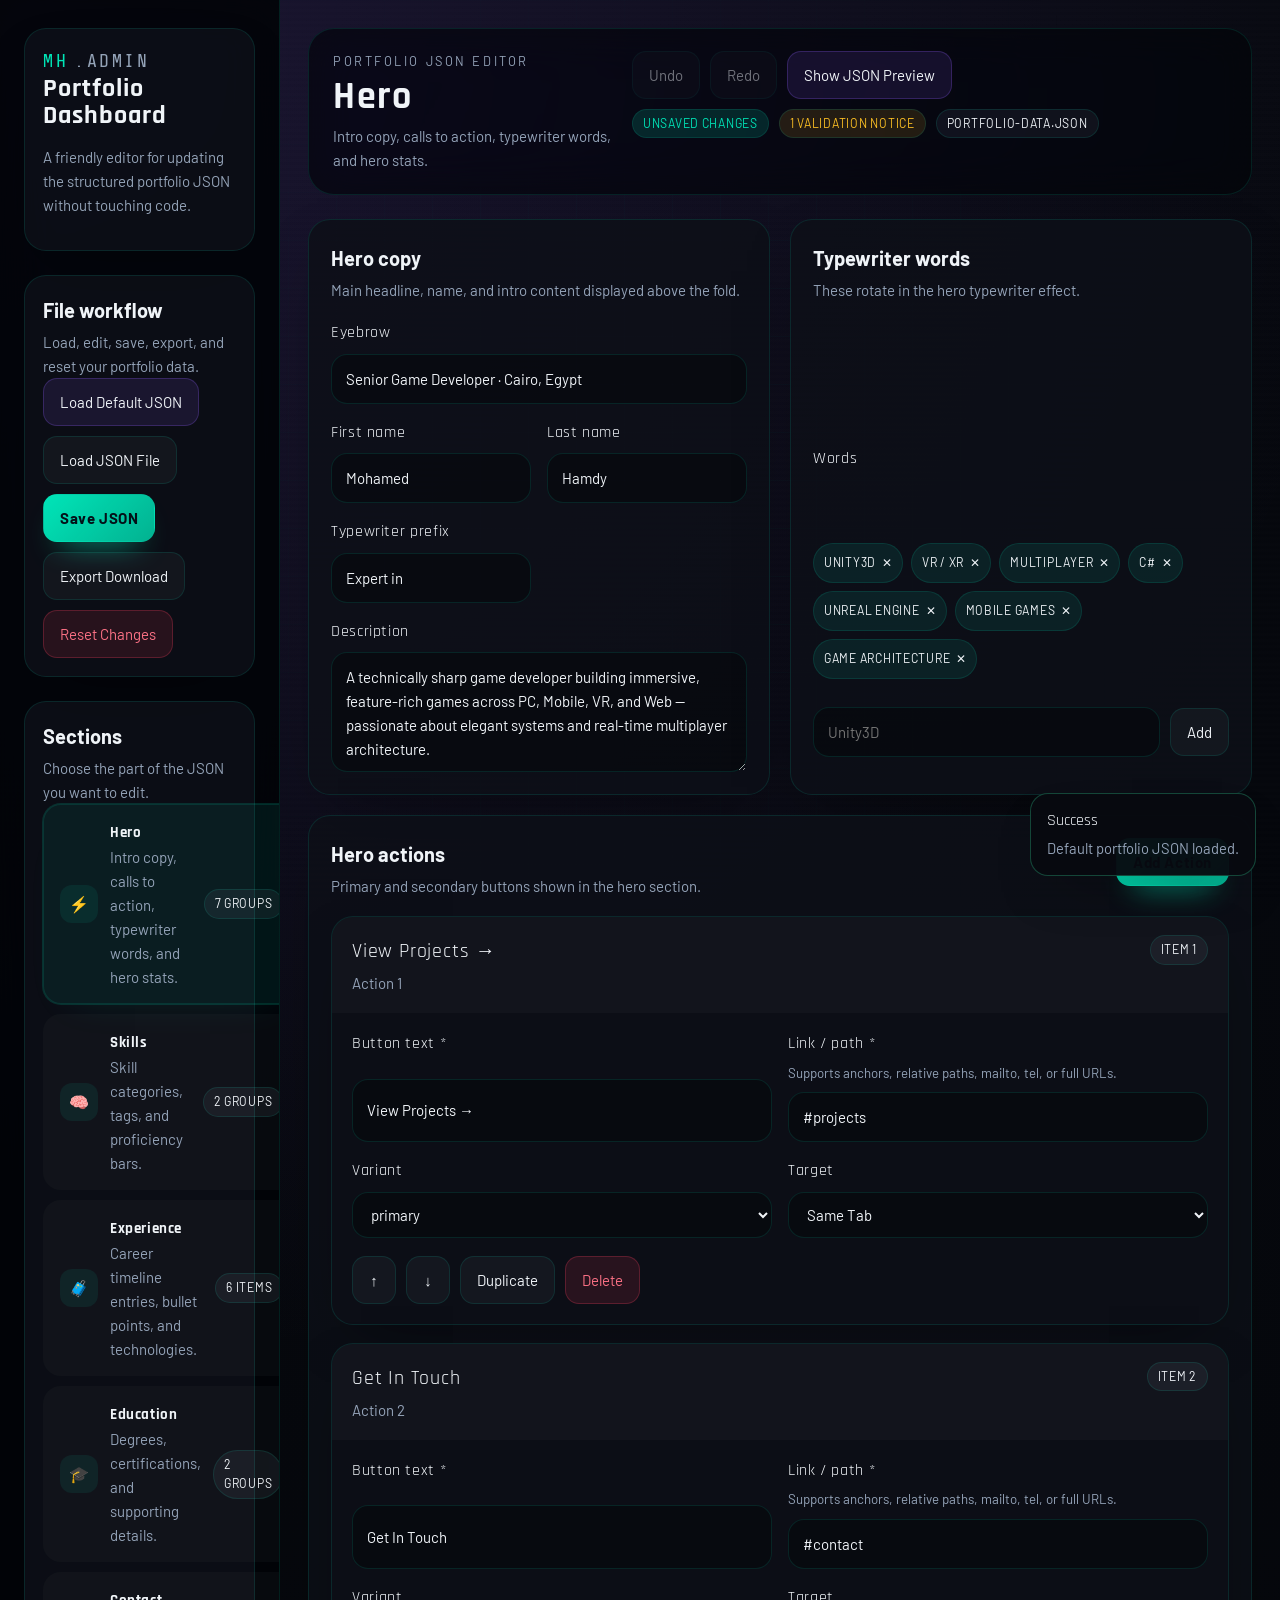
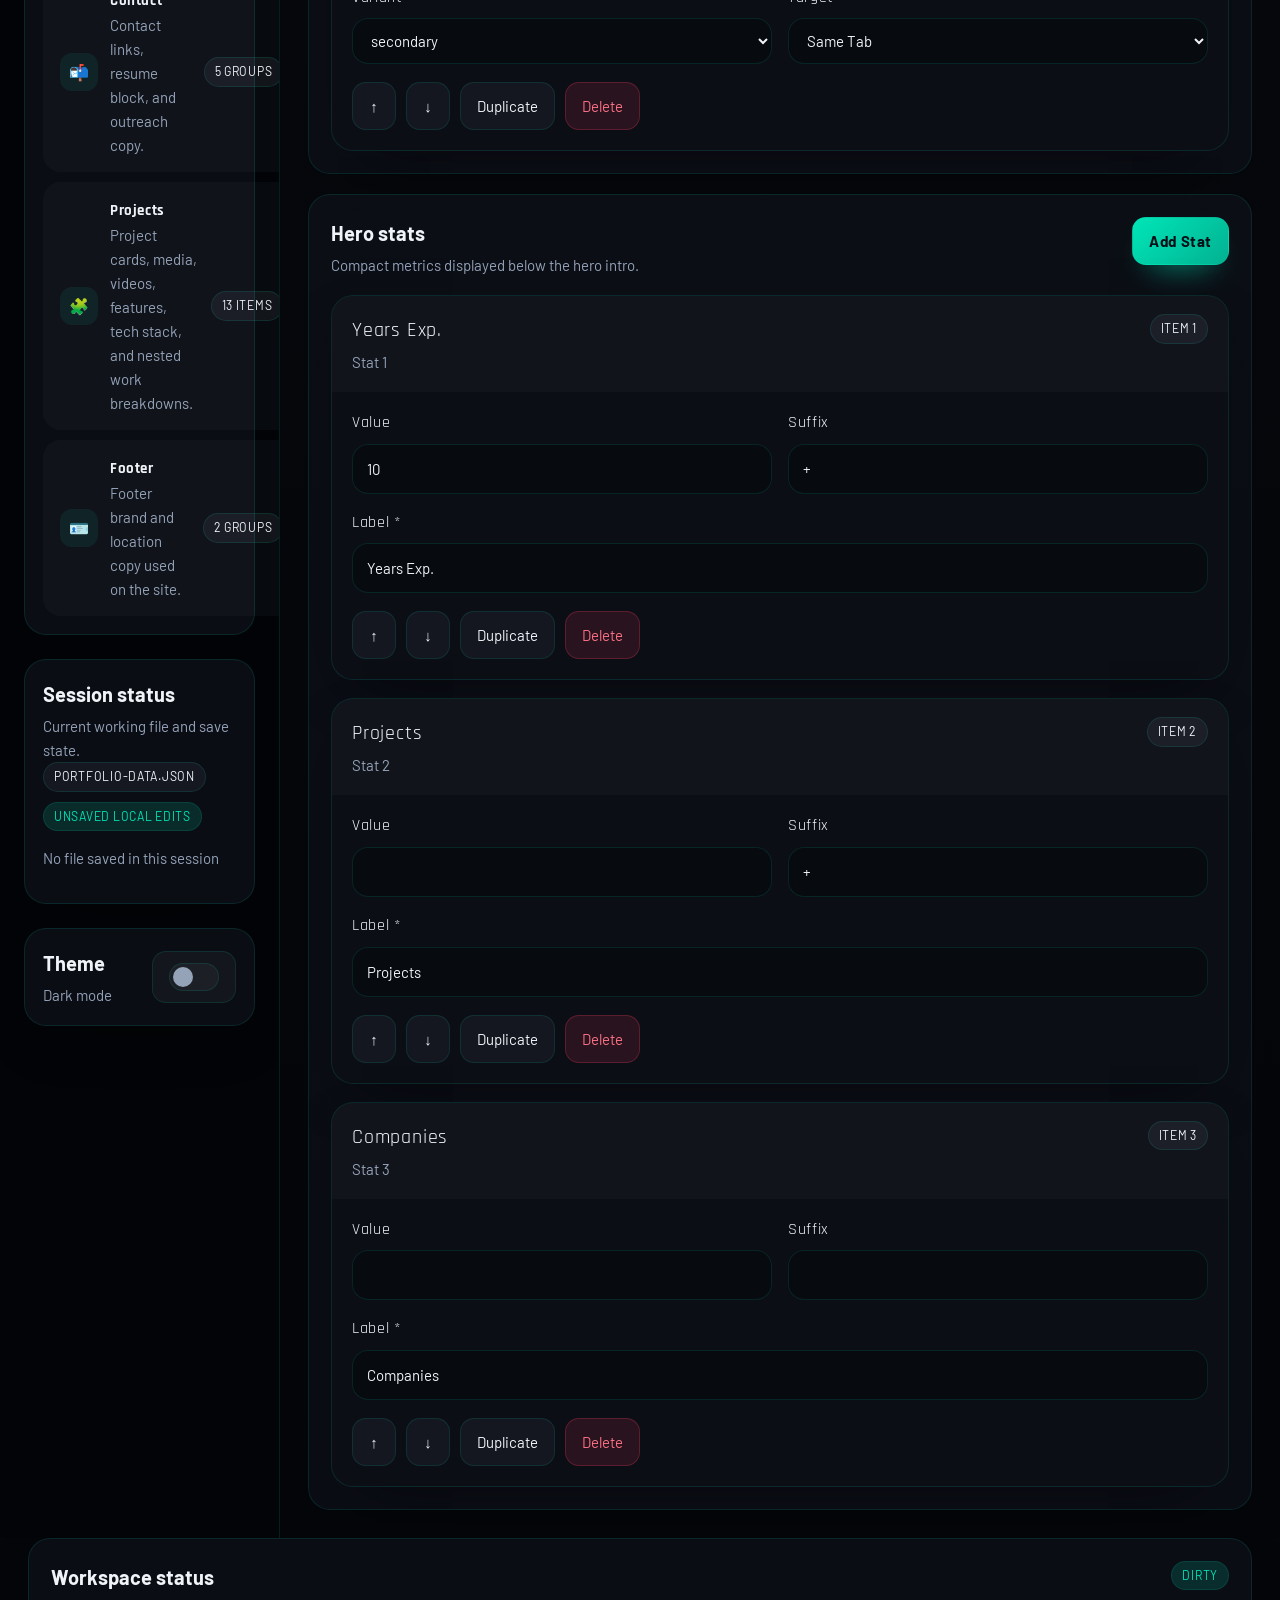
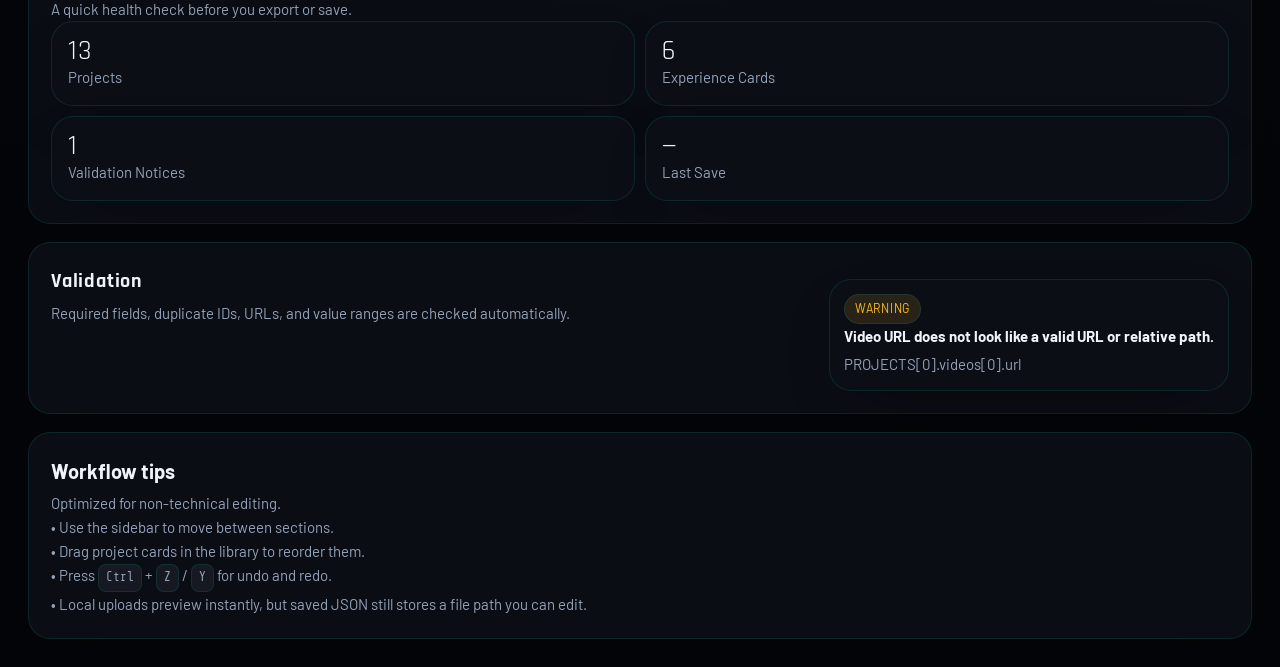
==== editorUI.html @ fec66e9e "editor base" ====
<!DOCTYPE html>
<html lang="en" data-theme="dark">
<head>
	<meta charset="UTF-8">
	<meta name="viewport" content="width=device-width, initial-scale=1.0">
	<title>Portfolio Admin Dashboard</title>
	<link rel="preconnect" href="https://fonts.googleapis.com">
	<link rel="preconnect" href="https://fonts.gstatic.com" crossorigin>
	<link href="https://fonts.googleapis.com/css2?family=Rajdhani:wght@300;400;500;600;700&family=Share+Tech+Mono&family=Barlow:wght@300;400;500;600;700&display=swap" rel="stylesheet">
	<link rel="stylesheet" href="css/editor-dashboard.css">
</head>
<body>
<div class="dashboard-shell">
	<aside class="sidebar">
		<section class="sidebar-card">
			<div class="brand-mark">MH<span>.admin</span></div>
			<h1 class="sidebar-heading">Portfolio Dashboard</h1>
			<p class="muted-copy">A friendly editor for updating the structured portfolio JSON without touching code.</p>
		</section>

		<section class="sidebar-card">
			<div class="card-header">
				<div>
					<h2 class="card-title">File workflow</h2>
					<p class="card-subtitle">Load, edit, save, export, and reset your portfolio data.</p>
				</div>
			</div>
			<div class="button-stack">
				<button class="btn-secondary" type="button" data-action="load-default">Load Default JSON</button>
				<button class="btn-ghost" type="button" data-action="import-json">Load JSON File</button>
				<button class="btn-primary" type="button" data-action="save-json">Save JSON</button>
				<button class="btn-ghost" type="button" data-action="export-json">Export Download</button>
				<button class="btn-danger" type="button" data-action="reset-data">Reset Changes</button>
			</div>
			<input class="visually-hidden" id="json-import-input" type="file" accept="application/json,.json">
		</section>

		<section class="sidebar-card">
			<div class="card-header">
				<div>
					<h2 class="card-title">Sections</h2>
					<p class="card-subtitle">Choose the part of the JSON you want to edit.</p>
				</div>
			</div>
			<nav class="section-nav" id="section-nav" aria-label="Portfolio sections"></nav>
		</section>

		<section class="sidebar-card">
			<div class="card-header">
				<div>
					<h2 class="card-title">Session status</h2>
					<p class="card-subtitle">Current working file and save state.</p>
				</div>
			</div>
			<div class="section-stats">
				<span class="meta-pill" id="sidebar-file-name">portfolio-data.json</span>
				<span class="status-pill" id="sidebar-file-state">No pending local edits</span>
			</div>
			<p class="helper-text" id="sidebar-last-save">No file saved in this session</p>
		</section>

		<section class="sidebar-card theme-toggle">
			<div>
				<h2 class="card-title">Theme</h2>
				<p class="card-subtitle" id="theme-label">Dark mode</p>
			</div>
			<button class="toggle-button btn-ghost" type="button" data-action="toggle-theme" aria-label="Toggle theme">
				<span class="toggle-track" id="theme-track">
					<span class="toggle-thumb"></span>
				</span>
			</button>
		</section>
	</aside>

	<main class="main-area">
		<header class="topbar">
			<div>
				<div class="section-kicker">Portfolio JSON Editor</div>
				<h2 class="section-title" id="current-section-title">Hero</h2>
				<p class="section-description" id="current-section-description">Intro copy, calls to action, typewriter words, and hero stats.</p>
			</div>
			<div class="topbar-actions">
				<button class="btn-ghost" type="button" id="undo-button" data-action="undo">Undo</button>
				<button class="btn-ghost" type="button" id="redo-button" data-action="redo">Redo</button>
				<button class="btn-secondary" type="button" id="preview-toggle" data-action="toggle-preview">Show JSON Preview</button>
				<div class="section-stats" id="status-badges"></div>
			</div>
		</header>

		<section id="section-content" aria-live="polite"></section>
	</main>

	<aside class="inspector" id="inspector-panel"></aside>
</div>

<div class="toast-region" id="toast-region" aria-live="polite" aria-atomic="true"></div>

<script src="js/editor-dashboard.js"></script>
</body>
</html>
---- css/editor-dashboard.css ----
[data-theme="dark"] {
    --bg: #030508;
    --bg2: #080a10;
    --bg3: #0d1018;
    --accent: #00e5b8;
    --accent2: #8b5cf6;
    --accent3: #f43f5e;
    --text: #f0f4f8;
    --muted: #94a3b8;
    --border: rgba(0, 229, 184, 0.12);
    --card: rgba(13, 16, 24, 0.86);
    --card-strong: rgba(8, 10, 16, 0.96);
    --nav-bg: rgba(3, 5, 8, 0.92);
    --skill-track: rgba(255, 255, 255, 0.04);
    --shadow: rgba(0, 0, 0, 0.56);
    --scanline: rgba(0, 0, 0, 0.02);
    --grid-line: rgba(0, 229, 184, 0.03);
    --glow: rgba(0, 229, 184, 0.15);
    --danger: #fb7185;
    --warning: #fbbf24;
    --success: #34d399;
}

[data-theme="light"] {
    --bg: #fafbfc;
    --bg2: #f1f5f9;
    --bg3: #e2e8f0;
    --accent: #059669;
    --accent2: #7c3aed;
    --accent3: #dc2626;
    --text: #0f172a;
    --muted: #64748b;
    --border: rgba(5, 150, 105, 0.15);
    --card: rgba(255, 255, 255, 0.92);
    --card-strong: rgba(255, 255, 255, 0.98);
    --nav-bg: rgba(250, 251, 252, 0.92);
    --skill-track: rgba(0, 0, 0, 0.05);
    --shadow: rgba(15, 23, 42, 0.08);
    --scanline: transparent;
    --grid-line: rgba(5, 150, 105, 0.04);
    --glow: rgba(5, 150, 105, 0.1);
    --danger: #e11d48;
    --warning: #d97706;
    --success: #059669;
}

*, *::before, *::after {
    box-sizing: border-box;
}

html {
    scroll-behavior: smooth;
}

body {
    margin: 0;
    min-height: 100vh;
    background:
        radial-gradient(circle at top left, rgba(139, 92, 246, 0.16), transparent 34%),
        linear-gradient(180deg, var(--bg2), var(--bg));
    color: var(--text);
    font-family: 'Barlow', -apple-system, BlinkMacSystemFont, sans-serif;
    font-size: 15px;
    line-height: 1.6;
    overflow: hidden;
    transition: background 0.35s ease, color 0.35s ease;
}

body::before,
body::after {
    content: '';
    position: fixed;
    inset: 0;
    pointer-events: none;
}

body::before {
    background-image:
        linear-gradient(var(--grid-line) 1px, transparent 1px),
        linear-gradient(90deg, var(--grid-line) 1px, transparent 1px);
    background-size: 48px 48px;
    mask-image: radial-gradient(circle at center, black, transparent 82%);
}

body::after {
    background: repeating-linear-gradient(0deg, transparent, transparent 3px, var(--scanline) 3px, var(--scanline) 6px);
    opacity: 0.7;
}

button,
input,
textarea,
select {
    font: inherit;
}

a {
    color: inherit;
}

button {
    cursor: pointer;
}

img,
video {
    max-width: 100%;
    display: block;
}

.visually-hidden {
    position: absolute;
    width: 1px;
    height: 1px;
    padding: 0;
    margin: -1px;
    overflow: hidden;
    clip: rect(0, 0, 0, 0);
    border: 0;
}

.dashboard-shell {
    position: relative;
    display: grid;
    grid-template-columns: 310px minmax(0, 1fr) 380px;
    min-height: 100vh;
}

.sidebar {
    position: relative;
    z-index: 2;
    display: flex;
    flex-direction: column;
    gap: 24px;
    padding: 28px 24px;
    background: var(--nav-bg);
    border-right: 1px solid var(--border);
    backdrop-filter: blur(24px) saturate(180%);
    overflow-y: auto;
}

.sidebar-card,
.editor-card,
.inspector-card,
.array-card,
.project-library-card,
.metric-card,
.preview-card,
.empty-state,
.validation-item,
.project-option,
.media-card,
.string-item,
.note-card {
    border: 1px solid var(--border);
    background: var(--card);
    box-shadow: 0 22px 60px -30px var(--shadow);
    border-radius: 22px;
}

.sidebar-card {
    padding: 18px;
}

.brand-mark {
    display: inline-flex;
    align-items: center;
    gap: 6px;
    font-family: 'Share Tech Mono', monospace;
    font-size: 1.15rem;
    letter-spacing: 0.14em;
    color: var(--accent);
    text-transform: uppercase;
}

.brand-mark span {
    color: var(--muted);
}

.sidebar-heading {
    margin: 0 0 6px;
    font-family: 'Rajdhani', sans-serif;
    font-size: 1.6rem;
    line-height: 1.05;
    letter-spacing: 0.04em;
}

.muted-copy,
.helper-text,
.empty-copy,
.preview-meta,
.project-meta,
.metric-label,
.section-kicker,
.validation-path,
.field-help,
.note-copy {
    color: var(--muted);
}

.button-stack,
.inline-actions,
.topbar-actions,
.section-actions,
.array-toolbar,
.tag-actions,
.project-toolbar,
.project-filter-row,
.header-row,
.upload-row,
.metric-grid,
.section-stats,
.preview-toolbar {
    display: flex;
    flex-wrap: wrap;
    gap: 10px;
}

button,
.button-link,
.file-label {
    border: 1px solid transparent;
    border-radius: 14px;
    padding: 11px 16px;
    background: transparent;
    color: var(--text);
    transition: transform 0.18s ease, border-color 0.18s ease, background 0.18s ease, box-shadow 0.18s ease, color 0.18s ease;
}

button:hover,
.button-link:hover,
.file-label:hover {
    transform: translateY(-1px);
}

.btn-primary {
    background: linear-gradient(135deg, var(--accent), rgba(0, 229, 184, 0.76));
    color: #041018;
    font-weight: 700;
    letter-spacing: 0.04em;
    box-shadow: 0 16px 30px -18px var(--accent);
}

.btn-secondary {
    background: rgba(139, 92, 246, 0.12);
    border-color: rgba(139, 92, 246, 0.25);
}

.btn-ghost,
.file-label {
    background: rgba(148, 163, 184, 0.06);
    border-color: var(--border);
}

.btn-danger {
    background: rgba(244, 63, 94, 0.12);
    border-color: rgba(244, 63, 94, 0.26);
    color: var(--danger);
}

.btn-icon {
    min-width: 44px;
    padding-inline: 14px;
}

button:disabled {
    opacity: 0.45;
    cursor: not-allowed;
    transform: none;
}

.section-nav {
    display: grid;
    gap: 10px;
}

.nav-button {
    display: grid;
    grid-template-columns: auto 1fr auto;
    align-items: center;
    gap: 12px;
    width: 100%;
    padding: 14px 16px;
    text-align: left;
    border-radius: 18px;
    border: 1px solid transparent;
    background: rgba(148, 163, 184, 0.04);
}

.nav-button:hover,
.nav-button.active {
    background: rgba(0, 229, 184, 0.08);
    border-color: var(--border);
}

.nav-button.active {
    box-shadow: 0 0 0 1px rgba(0, 229, 184, 0.16), 0 20px 40px -30px var(--glow);
}

.nav-icon {
    display: inline-grid;
    place-items: center;
    width: 38px;
    height: 38px;
    border-radius: 12px;
    background: rgba(0, 229, 184, 0.08);
    font-size: 1rem;
}

.nav-text strong,
.metric-value,
.section-title,
.array-title,
.field-label,
.project-option-title,
.preview-card h3,
.validation-summary h3 {
    font-family: 'Rajdhani', sans-serif;
    letter-spacing: 0.04em;
}

.nav-badge,
.status-pill,
.meta-pill,
.validation-pill,
.filter-pill,
.preview-badge,
.tag-chip,
.small-pill {
    display: inline-flex;
    align-items: center;
    gap: 6px;
    padding: 4px 10px;
    border-radius: 999px;
    border: 1px solid var(--border);
    background: rgba(148, 163, 184, 0.08);
    font-size: 0.76rem;
    letter-spacing: 0.06em;
    text-transform: uppercase;
}

.status-pill.dirty,
.filter-pill.active,
.preview-badge.active {
    background: rgba(0, 229, 184, 0.14);
    color: var(--accent);
}

.status-pill.warning,
.validation-pill.warning {
    background: rgba(251, 191, 36, 0.12);
    color: var(--warning);
}

.status-pill.error,
.validation-pill.error {
    background: rgba(244, 63, 94, 0.12);
    color: var(--danger);
}

.section-count {
    color: var(--muted);
    font-size: 0.8rem;
}

.theme-toggle {
    display: flex;
    align-items: center;
    justify-content: space-between;
    gap: 14px;
}

.toggle-button {
    display: inline-flex;
    align-items: center;
    gap: 10px;
}

.toggle-track {
    position: relative;
    width: 50px;
    height: 28px;
    border-radius: 999px;
    border: 1px solid var(--border);
    background: var(--skill-track);
}

.toggle-thumb {
    position: absolute;
    top: 3px;
    left: 3px;
    width: 20px;
    height: 20px;
    border-radius: 50%;
    background: var(--muted);
    transition: left 0.22s ease, background 0.22s ease, box-shadow 0.22s ease;
}

.toggle-track.lit .toggle-thumb {
    left: 25px;
    background: var(--accent);
    box-shadow: 0 0 14px var(--glow);
}

.main-area,
.inspector {
    min-width: 0;
    overflow-y: auto;
    position: relative;
    z-index: 1;
}

.main-area {
    padding: 28px;
}

.inspector {
    padding: 28px 24px 28px 0;
}

.topbar {
    position: sticky;
    top: 0;
    z-index: 5;
    display: flex;
    justify-content: space-between;
    align-items: flex-start;
    gap: 18px;
    padding: 22px 24px;
    margin-bottom: 24px;
    border-radius: 26px;
    border: 1px solid var(--border);
    background: rgba(3, 5, 8, 0.68);
    backdrop-filter: blur(22px) saturate(180%);
}

[data-theme="light"] .topbar {
    background: rgba(255, 255, 255, 0.7);
}

.section-kicker {
    margin-bottom: 8px;
    font-size: 0.8rem;
    letter-spacing: 0.2em;
    text-transform: uppercase;
}

.section-title {
    margin: 0;
    font-size: clamp(2rem, 3vw, 2.8rem);
    line-height: 0.95;
}

.section-description {
    max-width: 70ch;
    margin: 8px 0 0;
    color: var(--muted);
}

.editor-card,
.inspector-card,
.preview-card,
.note-card {
    padding: 22px;
}

.editor-layout {
    display: grid;
    gap: 20px;
}

.cards-grid {
    display: grid;
    gap: 20px;
    grid-template-columns: repeat(2, minmax(0, 1fr));
}

.editor-card {
    display: grid;
    gap: 18px;
}

.card-header,
.array-summary,
.project-option-head,
.validation-summary {
    display: flex;
    justify-content: space-between;
    align-items: flex-start;
    gap: 14px;
}

.card-title,
.array-title {
    margin: 0;
    font-size: 1.25rem;
}

.card-subtitle,
.array-subtitle,
.validation-message {
    margin: 4px 0 0;
    color: var(--muted);
}

.field-grid {
    display: grid;
    grid-template-columns: repeat(2, minmax(0, 1fr));
    gap: 16px;
}

.field-grid.single-column,
.full-width,
.field.full-width {
    grid-column: 1 / -1;
}

.field {
    display: grid;
    gap: 8px;
}

.field-label {
    font-size: 1rem;
}

.field-help {
    margin-top: -2px;
    font-size: 0.83rem;
}

.input,
.textarea,
.select,
.range-input,
.path-input {
    width: 100%;
    padding: 12px 14px;
    border-radius: 16px;
    border: 1px solid var(--border);
    background: rgba(3, 5, 8, 0.42);
    color: var(--text);
    transition: border-color 0.18s ease, box-shadow 0.18s ease, background 0.18s ease;
}

[data-theme="light"] .input,
[data-theme="light"] .textarea,
[data-theme="light"] .select,
[data-theme="light"] .path-input {
    background: rgba(255, 255, 255, 0.8);
}

.input:focus,
.textarea:focus,
.select:focus,
.path-input:focus {
    outline: none;
    border-color: rgba(0, 229, 184, 0.45);
    box-shadow: 0 0 0 4px rgba(0, 229, 184, 0.12);
}

.textarea {
    min-height: 120px;
    resize: vertical;
}

.range-wrap {
    display: grid;
    grid-template-columns: 1fr auto;
    gap: 12px;
    align-items: center;
}

.range-value {
    min-width: 52px;
    text-align: center;
    padding: 10px 12px;
    border-radius: 14px;
    background: rgba(139, 92, 246, 0.12);
    border: 1px solid rgba(139, 92, 246, 0.2);
    font-family: 'Share Tech Mono', monospace;
}

.checkbox-row {
    display: flex;
    align-items: center;
    justify-content: space-between;
    gap: 16px;
    padding: 14px 16px;
    border-radius: 18px;
    border: 1px solid var(--border);
    background: rgba(148, 163, 184, 0.05);
}

.checkbox-control {
    width: 22px;
    height: 22px;
    accent-color: var(--accent);
}

.tag-editor,
.string-list,
.array-group,
.media-grid {
    display: grid;
    gap: 12px;
}

.tag-list {
    display: flex;
    flex-wrap: wrap;
    gap: 8px;
}

.tag-chip {
    color: var(--text);
    background: rgba(0, 229, 184, 0.09);
}

.tag-chip button {
    padding: 0;
    border: 0;
    background: transparent;
    color: inherit;
}

.add-row {
    display: flex;
    gap: 10px;
    align-items: center;
}

.add-row .input {
    flex: 1;
}

.array-card,
.media-card,
.string-item,
.project-option {
    overflow: hidden;
}

.array-card summary,
.project-option,
.project-option-head {
    list-style: none;
}

.array-card summary::-webkit-details-marker {
    display: none;
}

.array-card summary {
    cursor: pointer;
    padding: 18px 20px;
    background: rgba(148, 163, 184, 0.04);
}

.array-card .array-body {
    padding: 18px 20px 20px;
    display: grid;
    gap: 18px;
}

.media-grid {
    grid-template-columns: repeat(auto-fit, minmax(240px, 1fr));
}

.media-card {
    display: grid;
    gap: 14px;
    padding: 16px;
}

.media-preview {
    position: relative;
    aspect-ratio: 16 / 9;
    border-radius: 18px;
    overflow: hidden;
    border: 1px solid var(--border);
    background: linear-gradient(135deg, rgba(0, 229, 184, 0.08), rgba(139, 92, 246, 0.12));
    display: grid;
    place-items: center;
}

.media-preview img,
.media-preview video,
.media-preview iframe {
    width: 100%;
    height: 100%;
    object-fit: cover;
    border: 0;
}

.media-placeholder {
    display: grid;
    gap: 4px;
    text-align: center;
    padding: 18px;
    color: var(--muted);
}

.string-item {
    display: grid;
    gap: 12px;
    padding: 14px;
}

.path-stack {
    display: grid;
    gap: 10px;
}

.project-shell {
    display: grid;
    grid-template-columns: minmax(300px, 0.85fr) minmax(0, 1.45fr);
    gap: 20px;
}

.project-library-card {
    display: grid;
    gap: 16px;
    padding: 20px;
    min-height: 70vh;
}

.project-list {
    display: grid;
    gap: 12px;
    align-content: start;
}

.project-option {
    display: grid;
    gap: 14px;
    padding: 14px;
    background: rgba(148, 163, 184, 0.05);
    border: 1px solid transparent;
}

.project-option.active,
.project-option:hover,
.project-drop-target {
    border-color: var(--border);
    background: rgba(0, 229, 184, 0.08);
}

.project-option.dragging {
    opacity: 0.4;
}

.project-thumb {
    aspect-ratio: 16 / 9;
    border-radius: 16px;
    overflow: hidden;
    border: 1px solid var(--border);
    background: linear-gradient(135deg, rgba(0, 229, 184, 0.08), rgba(139, 92, 246, 0.1));
    display: grid;
    place-items: center;
    font-size: 2rem;
}

.project-thumb img {
    width: 100%;
    height: 100%;
    object-fit: cover;
}

.project-option-title {
    margin: 0;
    font-size: 1.18rem;
}

.project-option-desc {
    margin: 4px 0 0;
    color: var(--muted);
    display: -webkit-box;
    -webkit-line-clamp: 2;
    -webkit-box-orient: vertical;
    overflow: hidden;
}

.project-option .tag-list {
    gap: 6px;
}

.project-filter-row {
    align-items: center;
}

.filter-pill {
    font-size: 0.74rem;
}

.project-editor-panel {
    display: grid;
    gap: 20px;
}

.project-summary-hero {
    display: grid;
    gap: 18px;
    grid-template-columns: minmax(260px, 0.8fr) minmax(0, 1fr);
    align-items: stretch;
}

.hero-preview {
    border-radius: 24px;
    overflow: hidden;
    border: 1px solid var(--border);
    background: rgba(148, 163, 184, 0.06);
    min-height: 220px;
}

.hero-preview img {
    width: 100%;
    height: 100%;
    object-fit: cover;
}

.hero-preview .media-placeholder {
    height: 100%;
}

.project-headline h2 {
    margin: 0;
    font-family: 'Rajdhani', sans-serif;
    font-size: 2rem;
    line-height: 0.95;
}

.project-headline p {
    margin: 12px 0 0;
    color: var(--muted);
}

.metric-grid {
    display: grid;
    grid-template-columns: repeat(2, minmax(0, 1fr));
}

.metric-card {
    padding: 16px;
}

.metric-value {
    font-size: 1.7rem;
    line-height: 1;
}

.inspector-stack {
    display: grid;
    gap: 18px;
}

.validation-list {
    display: grid;
    gap: 10px;
    margin-top: 14px;
}

.validation-item {
    padding: 14px;
}

.validation-item strong {
    display: block;
    margin-bottom: 4px;
}

.preview-card pre {
    max-height: 46vh;
    overflow: auto;
    margin: 0;
    padding: 16px;
    border-radius: 18px;
    border: 1px solid var(--border);
    background: rgba(3, 5, 8, 0.58);
    color: var(--text);
    font-size: 0.82rem;
    line-height: 1.55;
}

[data-theme="light"] .preview-card pre {
    background: rgba(255, 255, 255, 0.88);
}

.empty-state,
.note-card {
    padding: 20px;
}

.empty-state strong,
.note-title {
    display: block;
    margin-bottom: 8px;
    font-family: 'Rajdhani', sans-serif;
    font-size: 1.15rem;
}

.note-card {
    background: linear-gradient(145deg, rgba(139, 92, 246, 0.1), rgba(0, 229, 184, 0.06));
}

.toast-region {
    position: fixed;
    right: 24px;
    bottom: 24px;
    z-index: 40;
    display: grid;
    gap: 10px;
    max-width: min(420px, calc(100vw - 36px));
}

.toast {
    display: grid;
    gap: 4px;
    padding: 14px 16px;
    border-radius: 18px;
    border: 1px solid var(--border);
    background: var(--card-strong);
    box-shadow: 0 24px 56px -30px var(--shadow);
    animation: toast-in 0.24s ease;
}

.toast.success {
    border-color: rgba(52, 211, 153, 0.3);
}

.toast.error {
    border-color: rgba(244, 63, 94, 0.3);
}

.toast.warning {
    border-color: rgba(251, 191, 36, 0.3);
}

.toast-title {
    font-family: 'Rajdhani', sans-serif;
    font-size: 1rem;
}

.toast-copy {
    color: var(--muted);
    font-size: 0.92rem;
}

.kbd {
    display: inline-flex;
    align-items: center;
    padding: 3px 7px;
    border-radius: 8px;
    border: 1px solid var(--border);
    background: rgba(148, 163, 184, 0.08);
    font-family: 'Share Tech Mono', monospace;
    font-size: 0.78rem;
}

@keyframes toast-in {
    from {
        transform: translateY(8px);
        opacity: 0;
    }

    to {
        transform: translateY(0);
        opacity: 1;
    }
}

@media (max-width: 1600px) {
    .dashboard-shell {
        grid-template-columns: 290px minmax(0, 1fr) 340px;
    }
}

@media (max-width: 1360px) {
    body {
        overflow: auto;
    }

    .dashboard-shell {
        grid-template-columns: 280px minmax(0, 1fr);
    }

    .inspector {
        grid-column: 1 / -1;
        padding: 0 28px 28px;
    }

    .project-shell {
        grid-template-columns: 1fr;
    }
}

@media (max-width: 980px) {
    .dashboard-shell {
        grid-template-columns: 1fr;
    }

    .sidebar {
        padding: 20px;
        max-height: none;
        border-right: 0;
        border-bottom: 1px solid var(--border);
    }

    .main-area,
    .inspector {
        padding: 20px;
    }

    .topbar,
    .cards-grid,
    .project-summary-hero,
    .field-grid,
    .metric-grid {
        grid-template-columns: 1fr;
    }

    .topbar {
        position: static;
    }
}

@media (max-width: 680px) {
    .button-stack,
    .topbar-actions,
    .inline-actions,
    .add-row,
    .project-filter-row,
    .upload-row {
        flex-direction: column;
        align-items: stretch;
    }

    .nav-button {
        grid-template-columns: auto 1fr;
    }

    .nav-badge {
        display: none;
    }
}
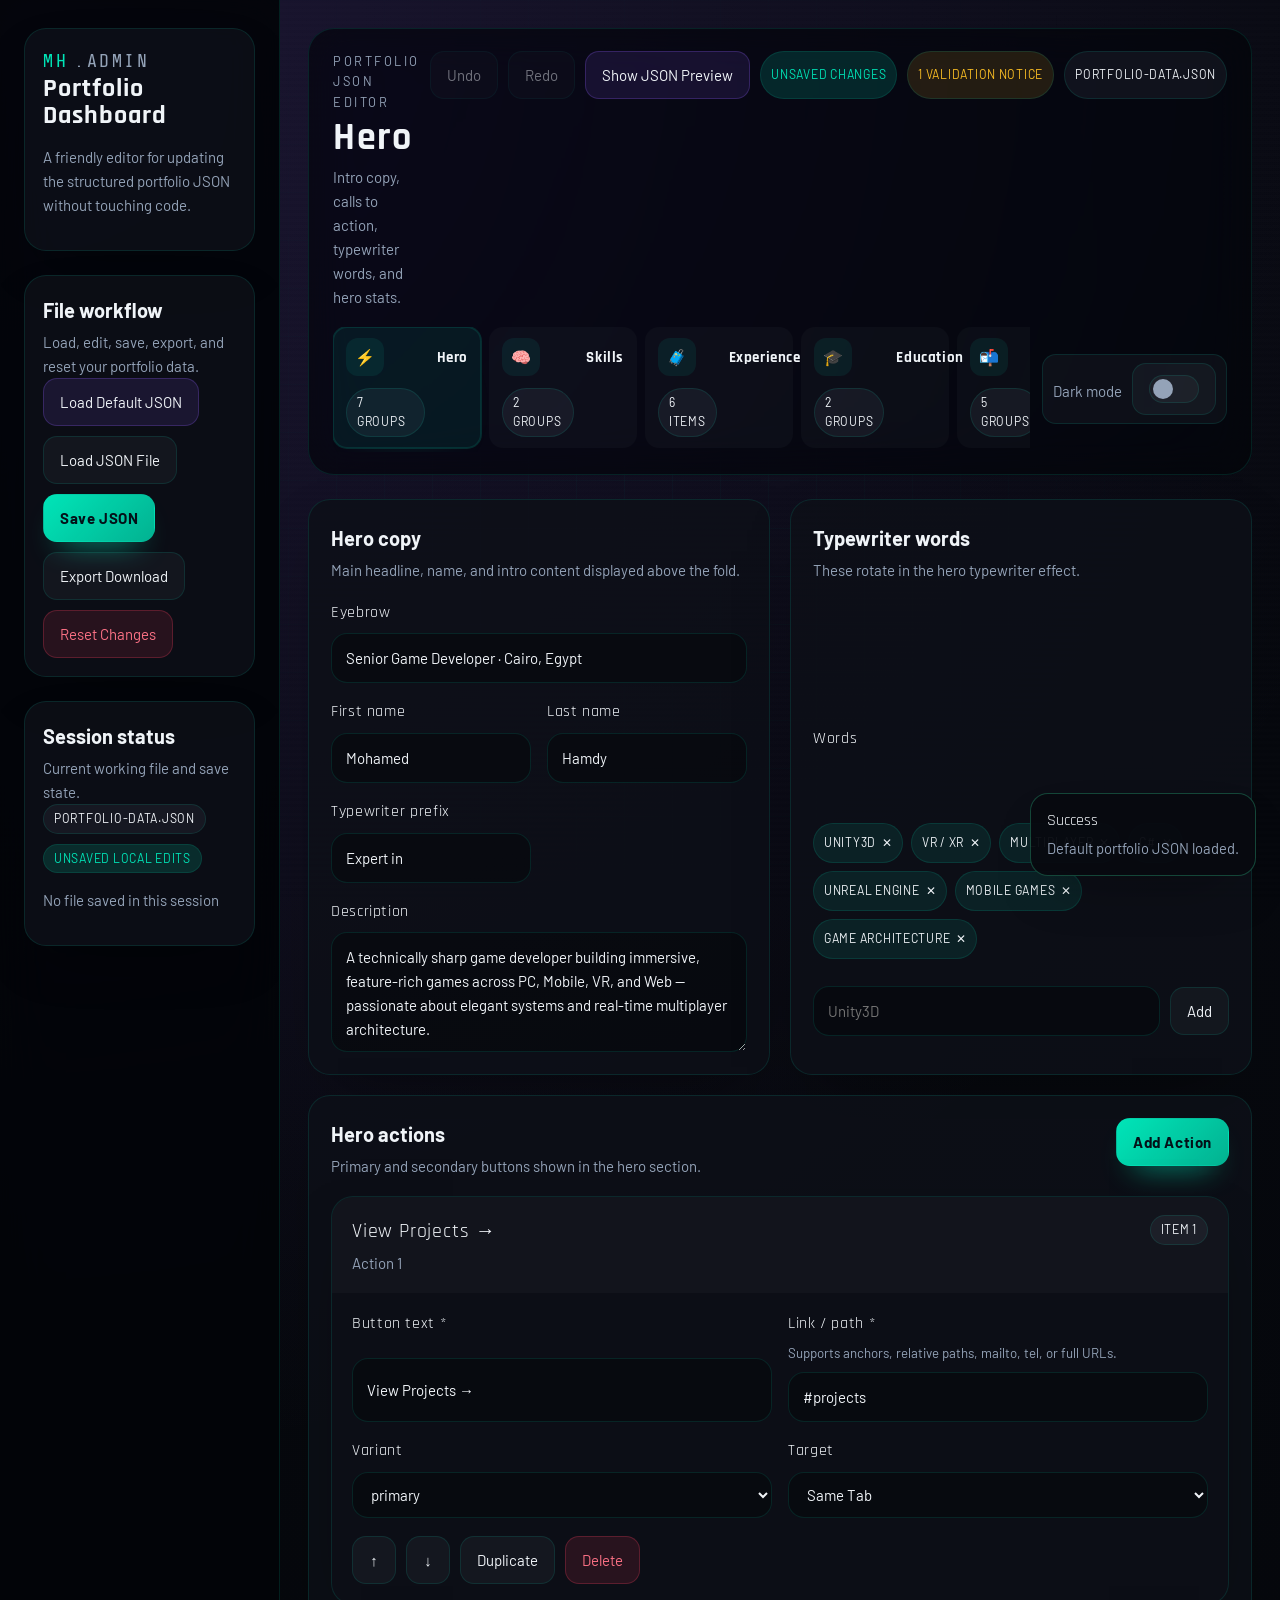
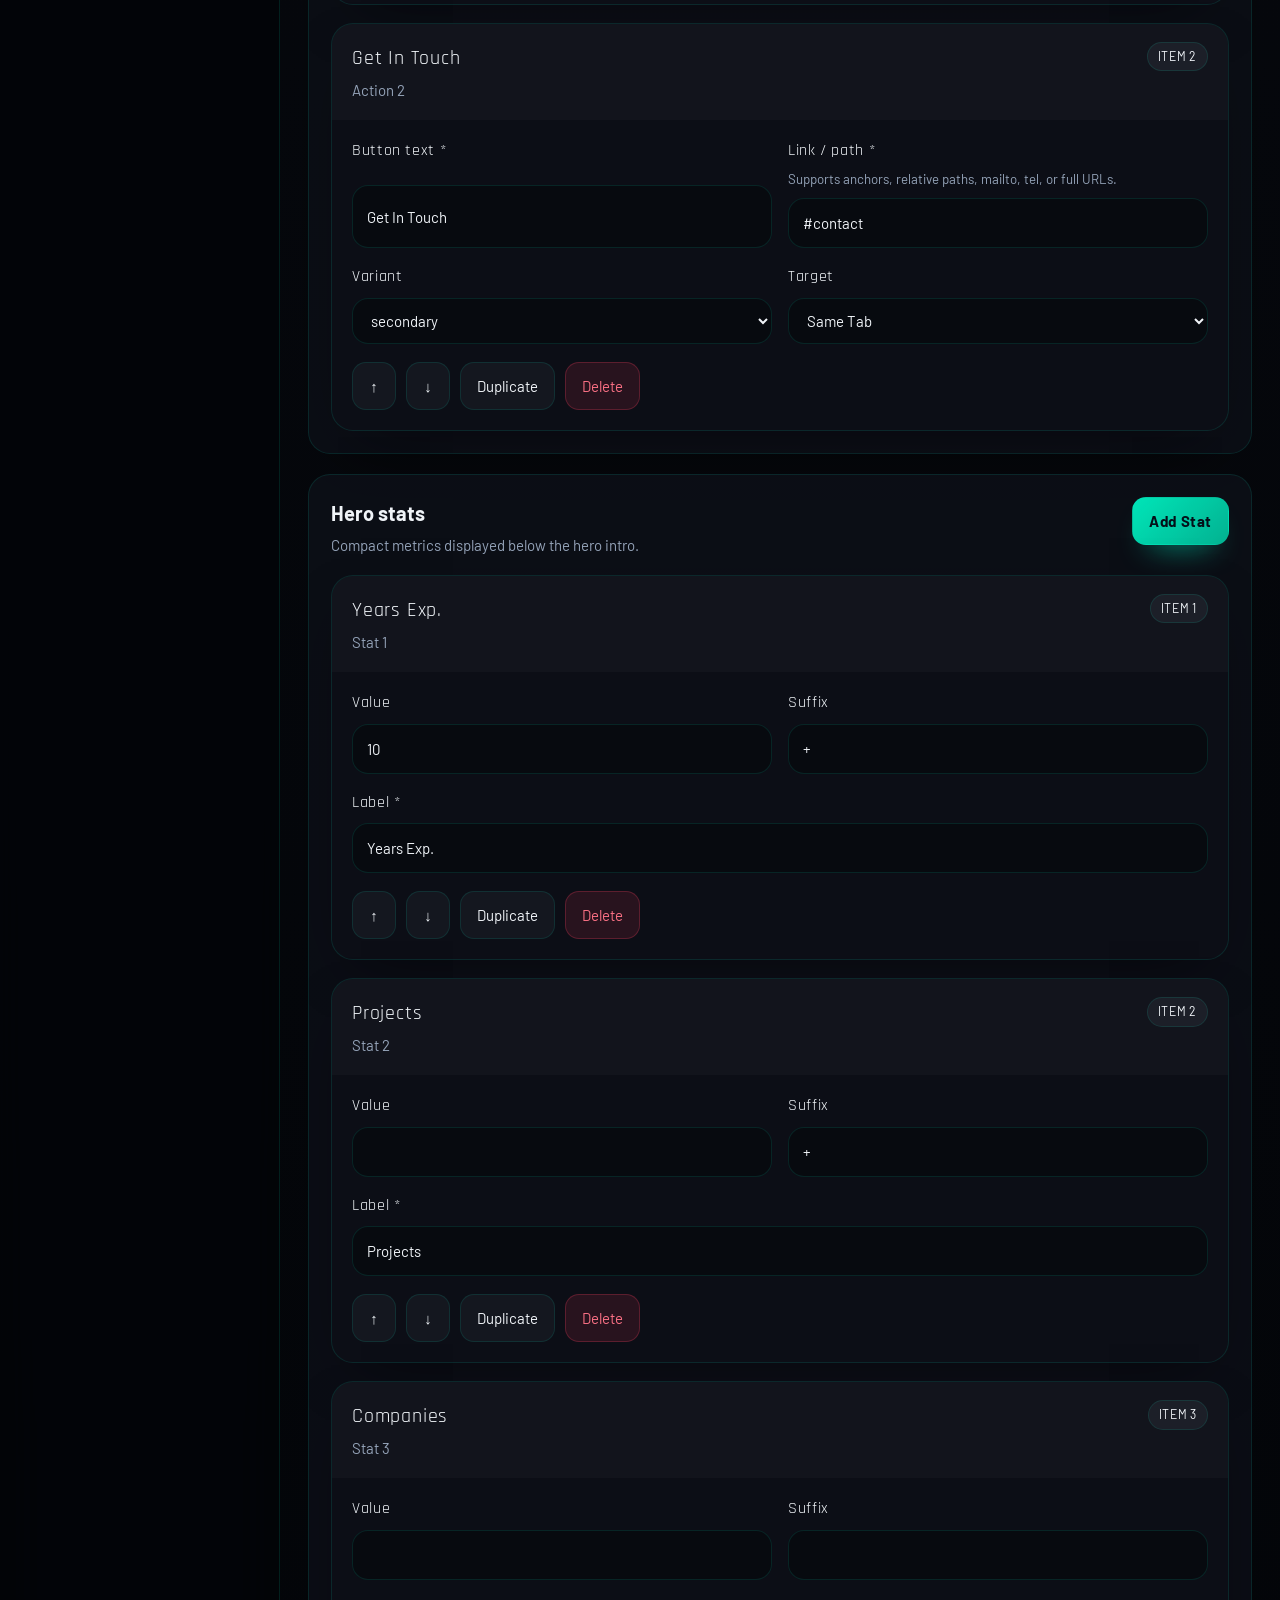
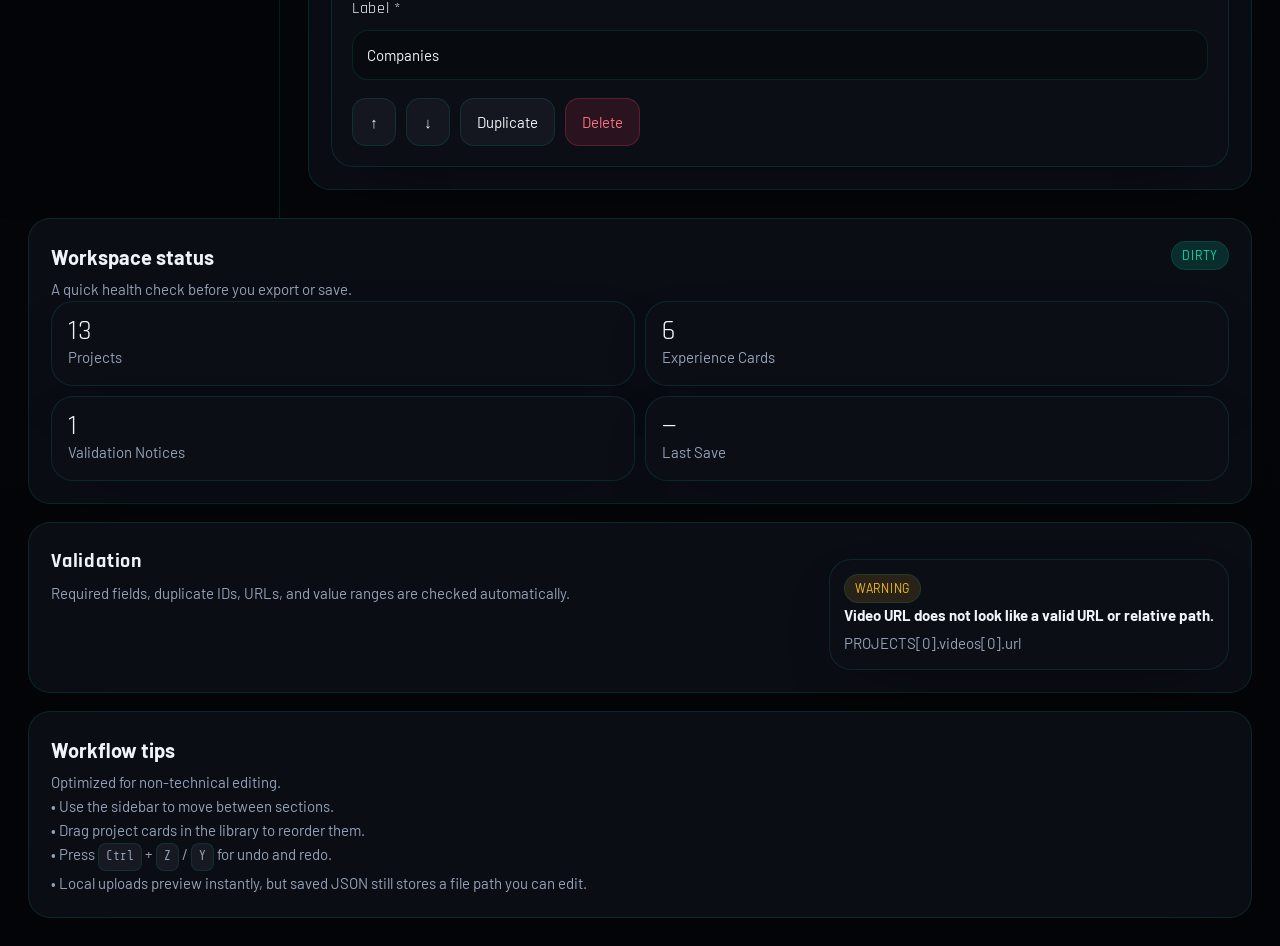
==== commit 3023eac3: "add section to nav bar" ====
--- a/editorUI.html
+++ b/editorUI.html
@@ -38,16 +38,6 @@
 		<section class="sidebar-card">
 			<div class="card-header">
 				<div>
-					<h2 class="card-title">Sections</h2>
-					<p class="card-subtitle">Choose the part of the JSON you want to edit.</p>
-				</div>
-			</div>
-			<nav class="section-nav" id="section-nav" aria-label="Portfolio sections"></nav>
-		</section>
-
-		<section class="sidebar-card">
-			<div class="card-header">
-				<div>
 					<h2 class="card-title">Session status</h2>
 					<p class="card-subtitle">Current working file and save state.</p>
 				</div>
@@ -59,17 +49,6 @@
 			<p class="helper-text" id="sidebar-last-save">No file saved in this session</p>
 		</section>
 
-		<section class="sidebar-card theme-toggle">
-			<div>
-				<h2 class="card-title">Theme</h2>
-				<p class="card-subtitle" id="theme-label">Dark mode</p>
-			</div>
-			<button class="toggle-button btn-ghost" type="button" data-action="toggle-theme" aria-label="Toggle theme">
-				<span class="toggle-track" id="theme-track">
-					<span class="toggle-thumb"></span>
-				</span>
-			</button>
-		</section>
 	</aside>
 
 	<main class="main-area">
@@ -85,6 +64,17 @@
 				<button class="btn-secondary" type="button" id="preview-toggle" data-action="toggle-preview">Show JSON Preview</button>
 				<div class="section-stats" id="status-badges"></div>
 			</div>
+			<div class="top-nav-row">
+				<nav class="section-nav top-section-nav" id="section-nav" aria-label="Portfolio sections"></nav>
+				<div class="top-theme-toggle">
+					<p class="card-subtitle" id="theme-label">Dark mode</p>
+					<button class="toggle-button btn-ghost" type="button" data-action="toggle-theme" aria-label="Toggle theme">
+						<span class="toggle-track" id="theme-track">
+							<span class="toggle-thumb"></span>
+						</span>
+					</button>
+				</div>
+			</div>
 		</header>
 
 		<section id="section-content" aria-live="polite"></section>
--- a/css/editor-dashboard.css
+++ b/css/editor-dashboard.css
@@ -123,6 +123,7 @@
     position: relative;
     display: grid;
     grid-template-columns: 310px minmax(0, 1fr) 380px;
+    height: 100vh;
     min-height: 100vh;
 }
 
@@ -137,6 +138,7 @@
     border-right: 1px solid var(--border);
     backdrop-filter: blur(24px) saturate(180%);
     overflow-y: auto;
+    min-height: 0;
 }
 
 .sidebar-card,
@@ -274,6 +276,30 @@
     gap: 10px;
 }
 
+.top-section-nav {
+    display: flex;
+    flex-wrap: nowrap;
+    gap: 8px;
+    overflow-x: auto;
+    padding-bottom: 4px;
+}
+
+.top-section-nav .nav-button {
+    width: auto;
+    min-width: 148px;
+    grid-template-columns: auto 1fr;
+    padding: 10px 12px;
+    border-radius: 14px;
+}
+
+.top-section-nav .nav-text {
+    white-space: nowrap;
+}
+
+.top-section-nav .nav-text .muted-copy {
+    display: none;
+}
+
 .nav-button {
     display: grid;
     grid-template-columns: auto 1fr auto;
@@ -405,6 +431,7 @@
 .main-area,
 .inspector {
     min-width: 0;
+    min-height: 0;
     overflow-y: auto;
     position: relative;
     z-index: 1;
@@ -422,9 +449,9 @@
     position: sticky;
     top: 0;
     z-index: 5;
-    display: flex;
-    justify-content: space-between;
-    align-items: flex-start;
+    display: grid;
+    grid-template-columns: minmax(0, 1fr) auto;
+    align-items: start;
     gap: 18px;
     padding: 22px 24px;
     margin-bottom: 24px;
@@ -436,6 +463,26 @@
 
 [data-theme="light"] .topbar {
     background: rgba(255, 255, 255, 0.7);
+}
+
+.top-nav-row {
+    grid-column: 1 / -1;
+    display: flex;
+    align-items: center;
+    gap: 12px;
+    min-width: 0;
+}
+
+.top-theme-toggle {
+    margin-left: auto;
+    display: flex;
+    align-items: center;
+    gap: 10px;
+    padding: 8px 10px;
+    border-radius: 14px;
+    border: 1px solid var(--border);
+    background: rgba(148, 163, 184, 0.06);
+    white-space: nowrap;
 }
 
 .section-kicker {
@@ -982,6 +1029,8 @@
 
     .dashboard-shell {
         grid-template-columns: 280px minmax(0, 1fr);
+        height: auto;
+        min-height: 100vh;
     }
 
     .inspector {
@@ -997,6 +1046,7 @@
 @media (max-width: 980px) {
     .dashboard-shell {
         grid-template-columns: 1fr;
+        height: auto;
     }
 
     .sidebar {
@@ -1004,11 +1054,13 @@
         max-height: none;
         border-right: 0;
         border-bottom: 1px solid var(--border);
+        overflow: visible;
     }
 
     .main-area,
     .inspector {
         padding: 20px;
+        overflow: visible;
     }
 
     .topbar,
@@ -1021,6 +1073,16 @@
 
     .topbar {
         position: static;
+    }
+
+    .top-nav-row {
+        flex-direction: column;
+        align-items: stretch;
+    }
+
+    .top-theme-toggle {
+        margin-left: 0;
+        justify-content: space-between;
     }
 }
 
@@ -1039,6 +1101,10 @@
         grid-template-columns: auto 1fr;
     }
 
+    .top-section-nav .nav-button {
+        min-width: 124px;
+    }
+
     .nav-badge {
         display: none;
     }
